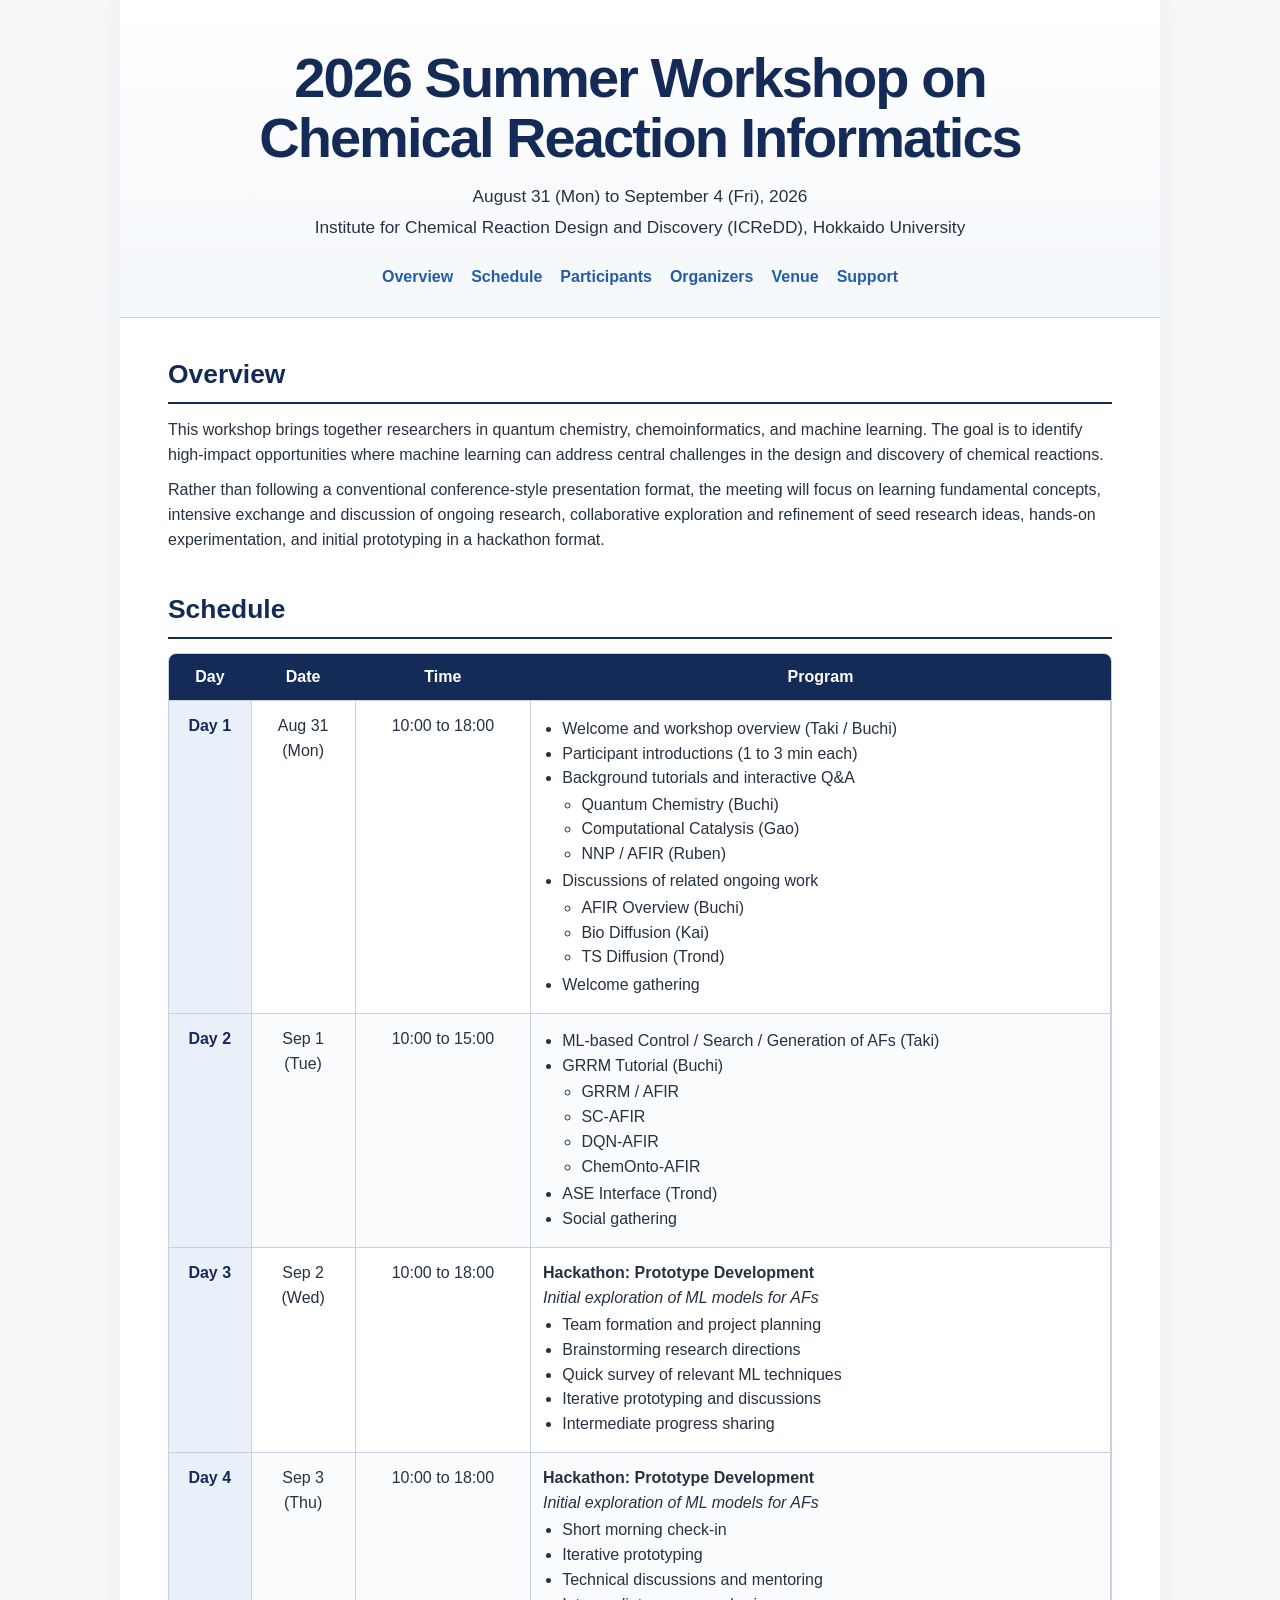
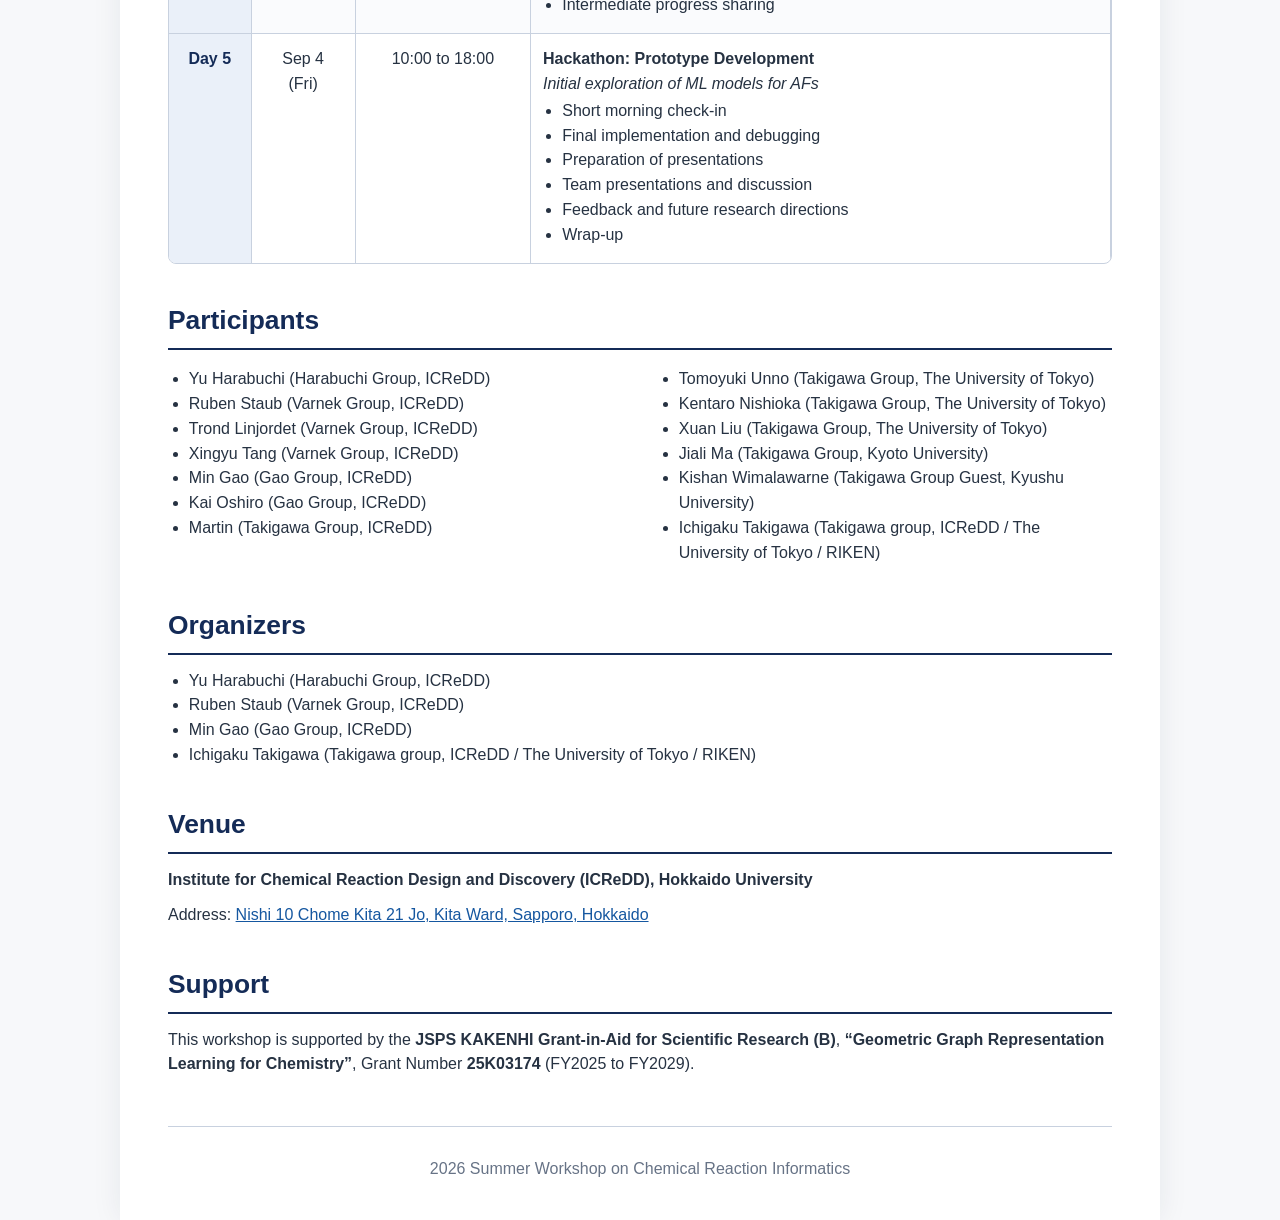
==== summer2026_sapporo/index.html @ 2adf564c "add summer2026_sapporo" ====
<!doctype html>
<html lang="en">
<head>
  <meta charset="utf-8">
  <meta name="viewport" content="width=device-width, initial-scale=1">
  <meta name="description" content="2026 Summer Workshop on Chemical Reaction Informatics at ICReDD, Hokkaido University">
  <title>2026 Summer Workshop on Chemical Reaction Informatics</title>
  <link rel="stylesheet" href="style.css">
</head>
<body>
  <div class="page">
    <header class="site-header">
      <h1>2026 Summer Workshop on<br>Chemical Reaction Informatics</h1>
      <p class="subtitle">August 31 (Mon) to September 4 (Fri), 2026</p>
      <p class="subtitle">Institute for Chemical Reaction Design and Discovery (ICReDD), Hokkaido University</p>
      <nav aria-label="Page sections">
        <a href="#overview">Overview</a>
        <a href="#schedule">Schedule</a>
        <a href="#participants">Participants</a>
        <a href="#organizers">Organizers</a>
        <a href="#venue">Venue</a>
        <a href="#support">Support</a>
      </nav>
    </header>

    <main>
      <figure class="hero">
      </figure>

      <section id="overview">
        <h2>Overview</h2>
        <p>This workshop brings together researchers in quantum chemistry, chemoinformatics, and machine learning. The goal is to identify high-impact opportunities where machine learning can address central challenges in the design and discovery of chemical reactions.</p>
        <p>Rather than following a conventional conference-style presentation format, the meeting will focus on learning fundamental concepts, intensive exchange and discussion of ongoing research, collaborative exploration and refinement of seed research ideas, hands-on experimentation, and initial prototyping in a hackathon format.</p>
      </section>

      <section id="schedule">
        <h2>Schedule</h2>
        <div class="table-wrap">
          <table class="schedule-table">
            <thead>
              <tr><th>Day</th><th>Date</th><th>Time</th><th>Program</th></tr>
            </thead>
            <tbody>
              <tr>
                <th scope="row">Day 1</th><td>Aug 31<br>(Mon)</td><td>10:00 to 18:00</td>
                <td><ul>
                  <li>Welcome and workshop overview (Taki / Buchi)</li>
                  <li>Participant introductions (1 to 3 min each)</li>
                  <li>Background tutorials and interactive Q&amp;A
                    <ul><li>Quantum Chemistry (Buchi)</li><li>Computational Catalysis (Gao)</li><li>NNP / AFIR (Ruben)</li></ul>
                  </li>
                  <li>Discussions of related ongoing work
                    <ul><li>AFIR Overview (Buchi)</li><li>Bio Diffusion (Kai)</li><li>TS Diffusion (Trond)</li></ul>
                  </li>
                  <li>Welcome gathering</li>
                </ul></td>
              </tr>
              <tr>
                <th scope="row">Day 2</th><td>Sep 1<br>(Tue)</td><td>10:00 to 15:00</td>
                <td><ul>
                  <li>ML-based Control / Search / Generation of AFs (Taki)</li>
                  <li>GRRM Tutorial (Buchi)
                    <ul><li>GRRM / AFIR</li><li>SC-AFIR</li><li>DQN-AFIR</li><li>ChemOnto-AFIR</li></ul>
                  </li>
                  <li>ASE Interface (Trond)</li>
                  <li>Social gathering</li>
                </ul></td>
              </tr>
              <tr>
                <th scope="row">Day 3</th><td>Sep 2<br>(Wed)</td><td>10:00 to 18:00</td>
                <td><strong>Hackathon: Prototype Development</strong><br><em>Initial exploration of ML models for AFs</em>
                  <ul><li>Team formation and project planning</li><li>Brainstorming research directions</li><li>Quick survey of relevant ML techniques</li><li>Iterative prototyping and discussions</li><li>Intermediate progress sharing</li></ul>
                </td>
              </tr>
              <tr>
                <th scope="row">Day 4</th><td>Sep 3<br>(Thu)</td><td>10:00 to 18:00</td>
                <td><strong>Hackathon: Prototype Development</strong><br><em>Initial exploration of ML models for AFs</em>
                  <ul><li>Short morning check-in</li><li>Iterative prototyping</li><li>Technical discussions and mentoring</li><li>Intermediate progress sharing</li></ul>
                </td>
              </tr>
              <tr>
                <th scope="row">Day 5</th><td>Sep 4<br>(Fri)</td><td>10:00 to 18:00</td>
                <td><strong>Hackathon: Prototype Development</strong><br><em>Initial exploration of ML models for AFs</em>
                  <ul><li>Short morning check-in</li><li>Final implementation and debugging</li><li>Preparation of presentations</li><li>Team presentations and discussion</li><li>Feedback and future research directions</li><li>Wrap-up</li></ul>
                </td>
              </tr>
            </tbody>
          </table>
        </div>
      </section>

      <section id="participants">
        <h2>Participants</h2>
        <div class="people-grid">
          <ul>
            <li>Yu Harabuchi (Harabuchi Group, ICReDD)</li>
            <li>Ruben Staub (Varnek Group, ICReDD)</li>
            <li>Trond Linjordet (Varnek Group, ICReDD)</li>
            <li>Xingyu Tang (Varnek Group, ICReDD)</li>
            <li>Min Gao (Gao Group, ICReDD)</li>
            <li>Kai Oshiro (Gao Group, ICReDD)</li>
            <li>Martin (Takigawa Group, ICReDD)</li>
          </ul>
          <ul>
            <li>Tomoyuki Unno (Takigawa Group, The University of Tokyo)</li>
            <li>Kentaro Nishioka (Takigawa Group, The University of Tokyo)</li>
            <li>Xuan Liu (Takigawa Group, The University of Tokyo)</li>
            <li>Jiali Ma (Takigawa Group, Kyoto University)</li>
            <li>Kishan Wimalawarne (Takigawa Group Guest, Kyushu University)</li>
            <li>Ichigaku Takigawa (Takigawa group, ICReDD / The University of Tokyo / RIKEN)</li>
          </ul>
        </div>
      </section>

      <section id="organizers">
        <h2>Organizers</h2>
        <ul>
          <li>Yu Harabuchi (Harabuchi Group, ICReDD)</li>
          <li>Ruben Staub (Varnek Group, ICReDD)</li>
          <li>Min Gao (Gao Group, ICReDD)</li>
          <li>Ichigaku Takigawa (Takigawa group, ICReDD / The University of Tokyo / RIKEN)</li>
        </ul>
      </section>

      <section id="venue">
        <h2>Venue</h2>
        <p><strong>Institute for Chemical Reaction Design and Discovery (ICReDD), Hokkaido University</strong></p>
        <p>Address: <a href="https://maps.app.goo.gl/ahVHVXNspY7fU6GT7" target="_blank" rel="noopener noreferrer">Nishi 10 Chome Kita 21 Jo, Kita Ward, Sapporo, Hokkaido</a></p>
      </section>

      <section id="support">
        <h2>Support</h2>
        <p>This workshop is supported by the <strong>JSPS KAKENHI Grant-in-Aid for Scientific Research (B)</strong>, <strong>“Geometric Graph Representation Learning for Chemistry”</strong>, Grant Number <strong>25K03174</strong> (FY2025 to FY2029).</p>
      </section>
    </main>

    <footer>
      <p>2026 Summer Workshop on Chemical Reaction Informatics</p>
    </footer>
  </div>
</body>
</html>
---- summer2026_sapporo/style.css ----
:root { --navy:#142b57; --blue:#225ea8; --line:#c8d1df; --soft:#f4f7fb; --text:#263242; }
* { box-sizing: border-box; }
html { scroll-behavior: smooth; }
body { margin:0; background:#f7f8fa; color:var(--text); font-family:-apple-system,BlinkMacSystemFont,"Segoe UI",Roboto,Arial,sans-serif; line-height:1.55; }
.page { max-width:1040px; margin:0 auto; background:#fff; box-shadow:0 0 28px rgba(25,40,65,.08); }
.site-header { padding:48px 48px 28px; text-align:center; background:linear-gradient(180deg,#fff,#f4f7fb); border-bottom:1px solid var(--line); }
h1 { margin:0 0 14px; color:var(--navy); font-size:clamp(2rem,5vw,3.5rem); line-height:1.08; letter-spacing:-.035em; }
.subtitle { margin:.25rem 0; font-size:1.08rem; }
nav { margin-top:24px; display:flex; flex-wrap:wrap; justify-content:center; gap:8px 18px; }
nav a { color:var(--blue); font-weight:650; text-decoration:none; }
nav a:hover { text-decoration:underline; }
main { padding:0 48px 38px; }
.hero { margin:32px 0 24px; }
.hero img { display:block; width:100%; height:auto; border-radius:10px; border:1px solid #dce3ed; }
section { margin-top:36px; }
h2 { color:var(--navy); font-size:1.65rem; margin:0 0 14px; padding-bottom:7px; border-bottom:2px solid var(--navy); }
p { margin:.65rem 0; }
.table-wrap { overflow-x:auto; border:1px solid var(--line); border-radius:8px; }
table { width:100%; border-collapse:collapse; min-width:760px; }
thead th { background:var(--navy); color:#fff; text-align:center; padding:11px 10px; }
tbody th, tbody td { border-top:1px solid var(--line); border-right:1px solid var(--line); padding:13px 12px; vertical-align:top; }
tbody th { width:82px; text-align:center; background:#eaf0f9; color:var(--navy); }
tbody td:nth-child(2), tbody td:nth-child(3) { text-align:center; white-space:nowrap; }
tbody tr:nth-child(even) td { background:#fafbfd; }
td ul { margin:.15rem 0 .15rem 1.2rem; padding:0; }
td ul ul { margin-top:.1rem; }
.people-grid { display:grid; grid-template-columns:1fr 1fr; gap:10px 36px; }
.people-grid ul, #organizers ul { margin:.2rem 0; padding-left:1.3rem; }
a { color:#1557a0; }
footer { margin:0 48px; padding:20px 0 28px; text-align:center; color:#677386; border-top:1px solid var(--line); }
@media (max-width:720px) { .site-header, main { padding-left:22px; padding-right:22px; } .people-grid { grid-template-columns:1fr; gap:0; } footer { margin-left:22px; margin-right:22px; } }
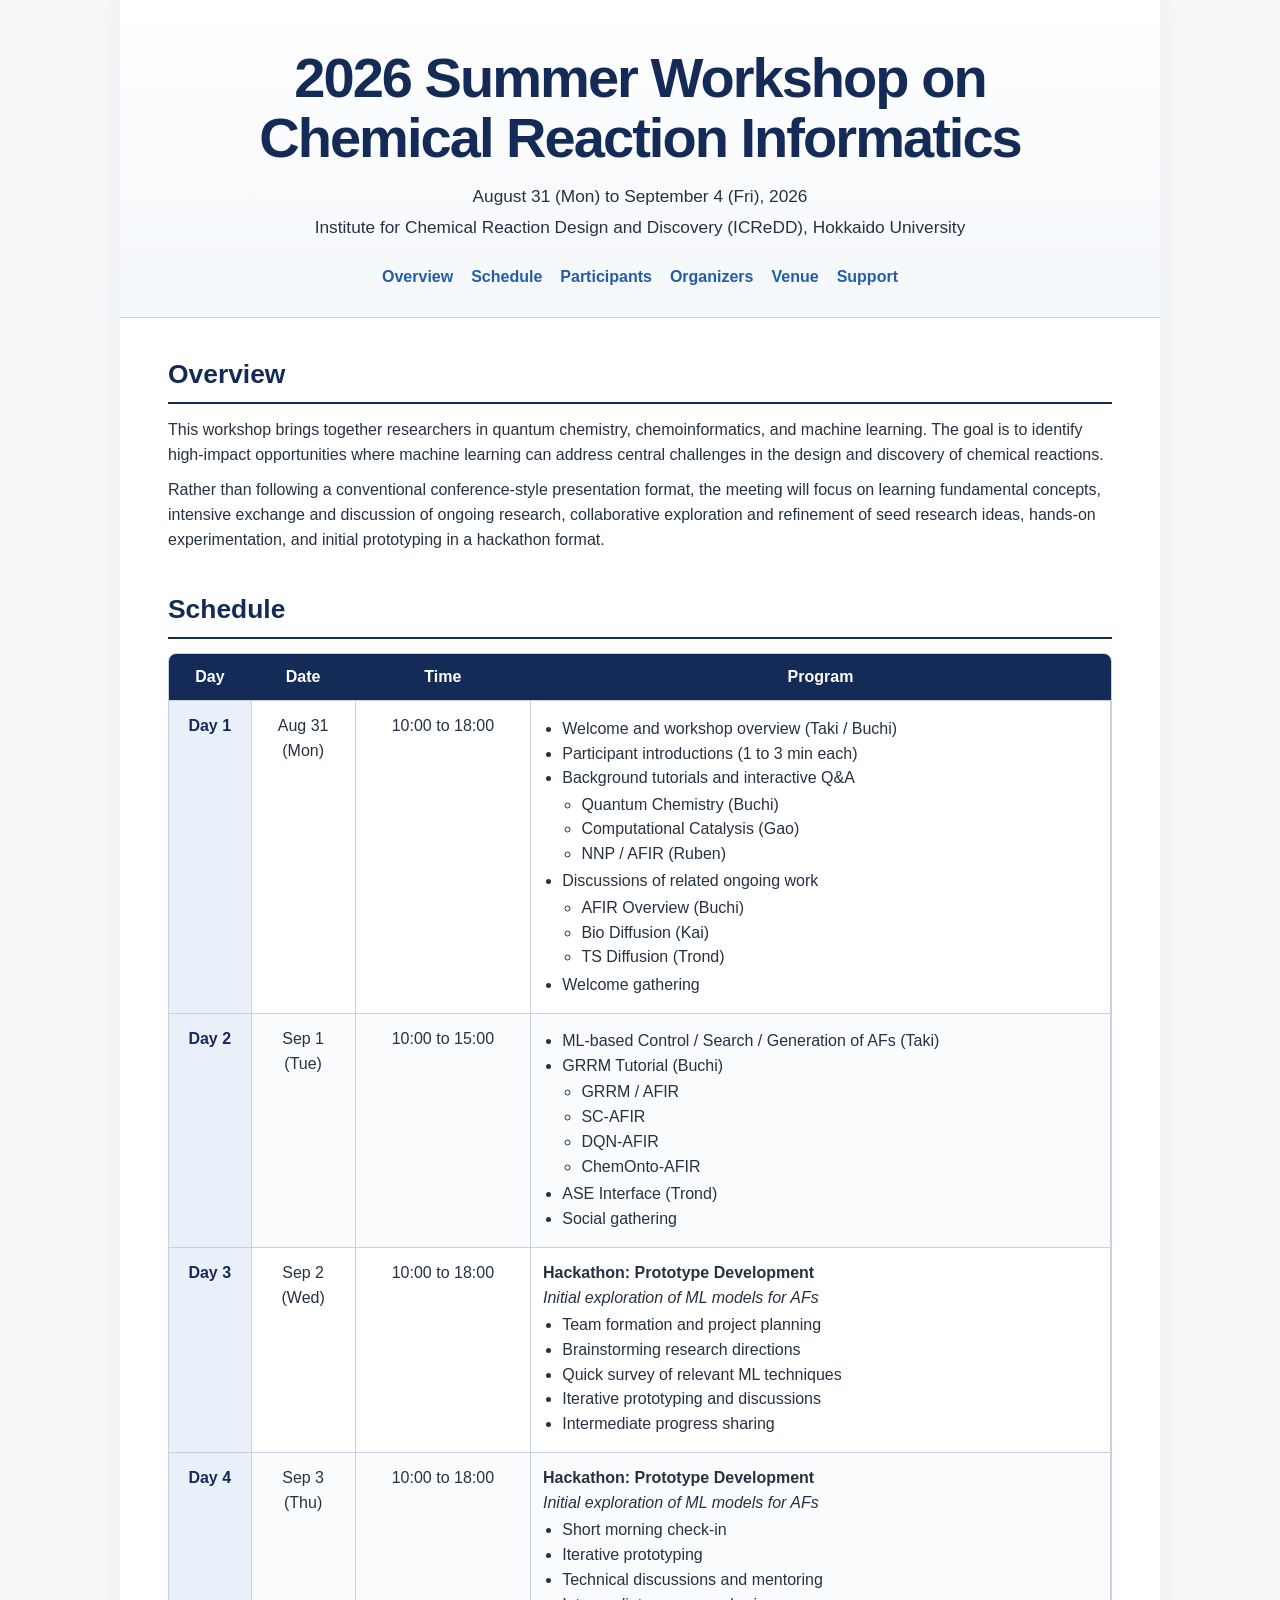
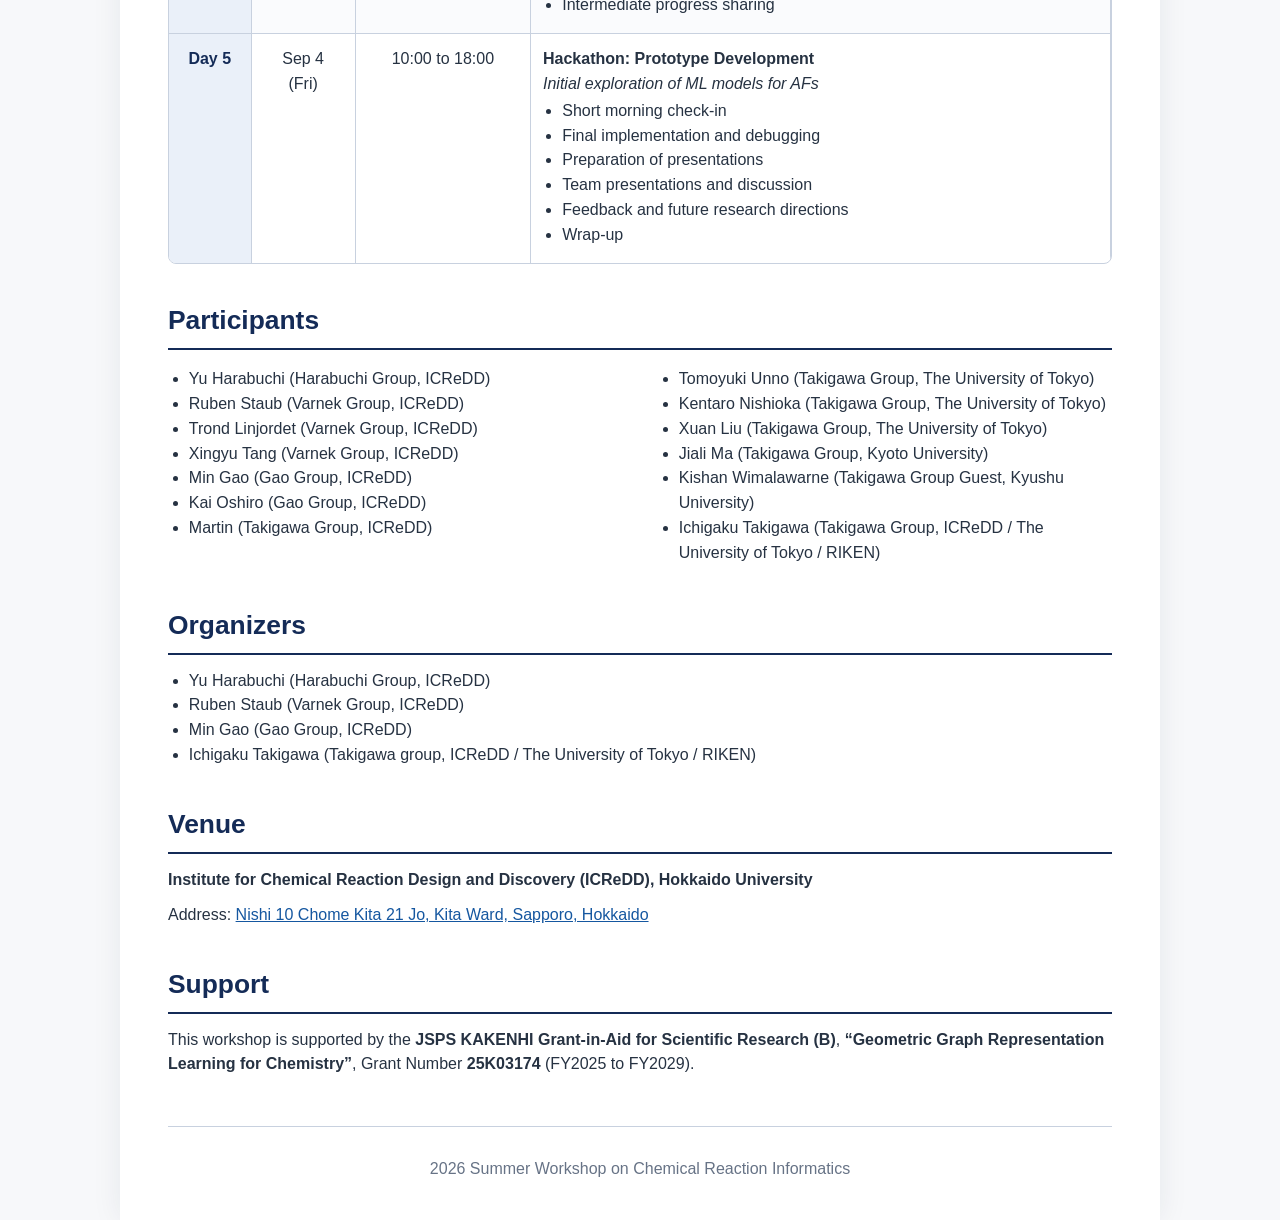
==== commit e6e8ecda: "update" ====
--- a/summer2026_sapporo/index.html
+++ b/summer2026_sapporo/index.html
@@ -107,7 +107,7 @@
             <li>Xuan Liu (Takigawa Group, The University of Tokyo)</li>
             <li>Jiali Ma (Takigawa Group, Kyoto University)</li>
             <li>Kishan Wimalawarne (Takigawa Group Guest, Kyushu University)</li>
-            <li>Ichigaku Takigawa (Takigawa group, ICReDD / The University of Tokyo / RIKEN)</li>
+            <li>Ichigaku Takigawa (Takigawa Group, ICReDD / The University of Tokyo / RIKEN)</li>
           </ul>
         </div>
       </section>
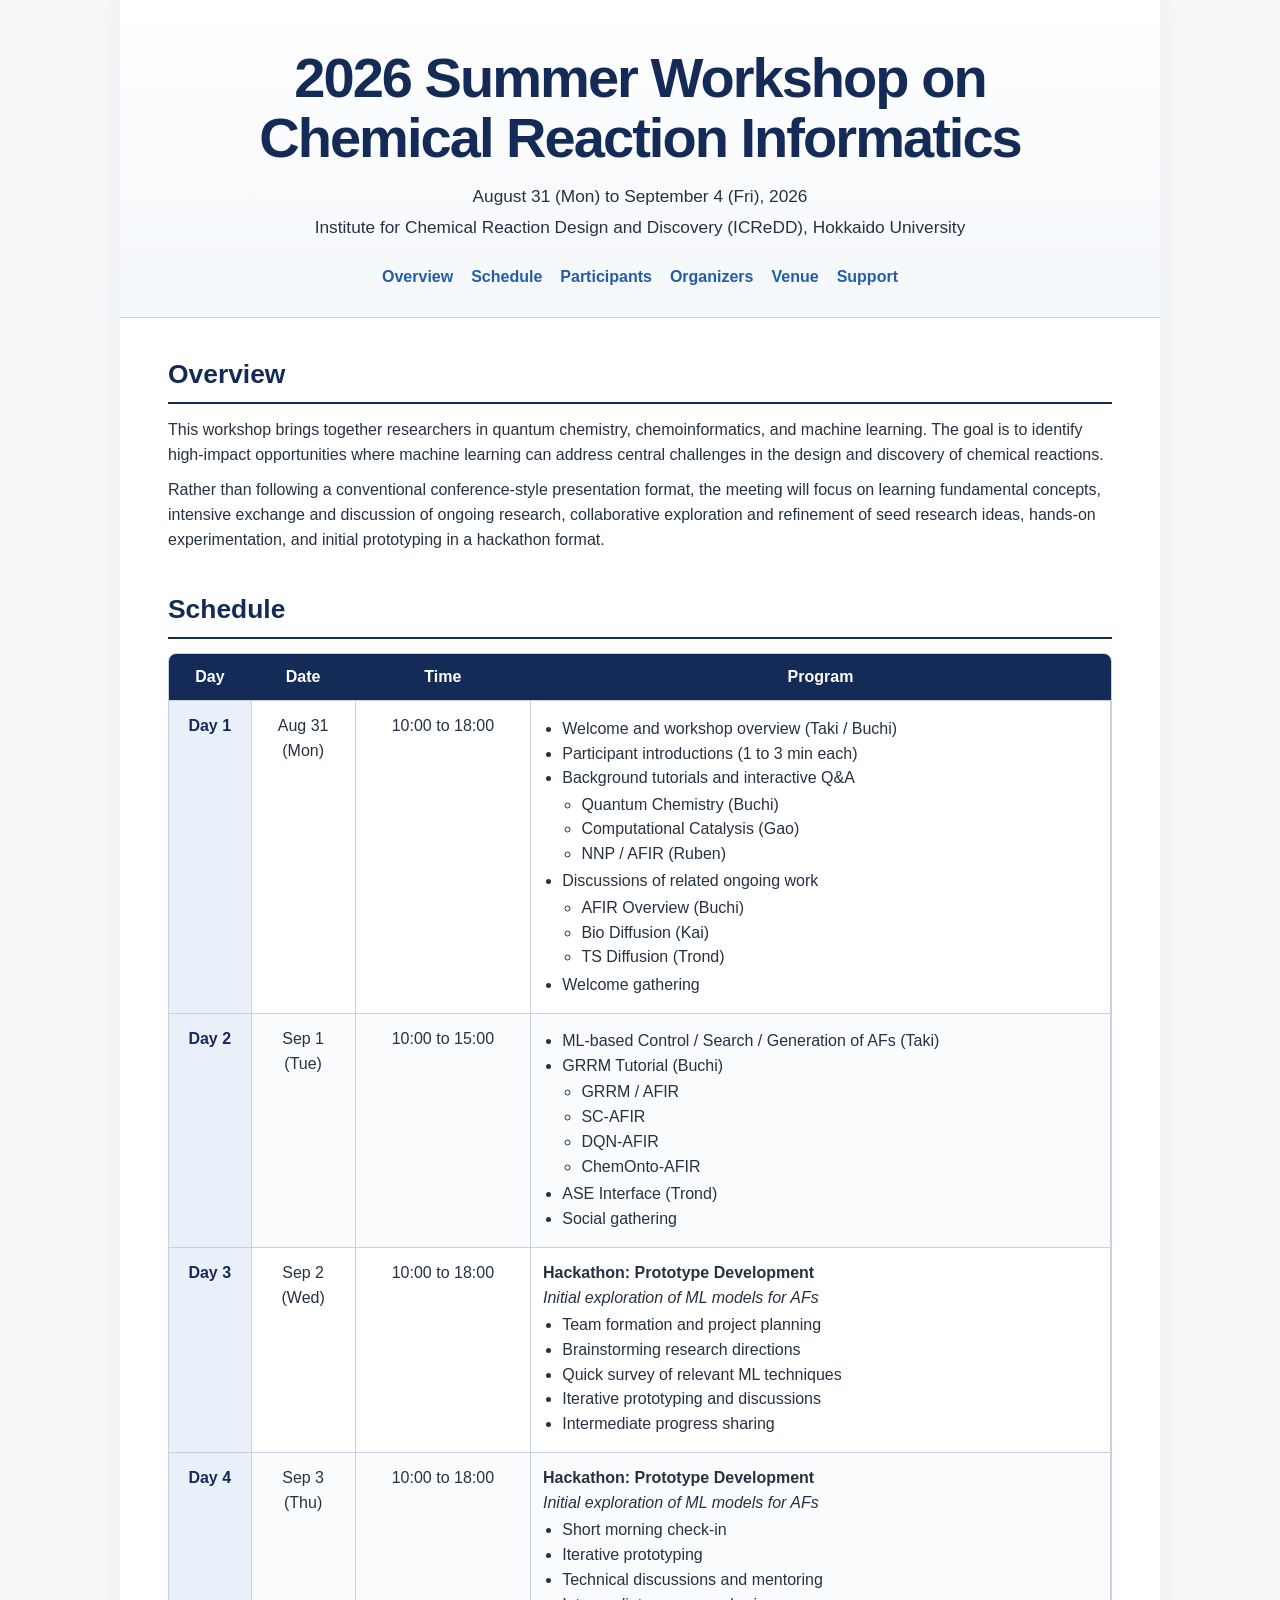
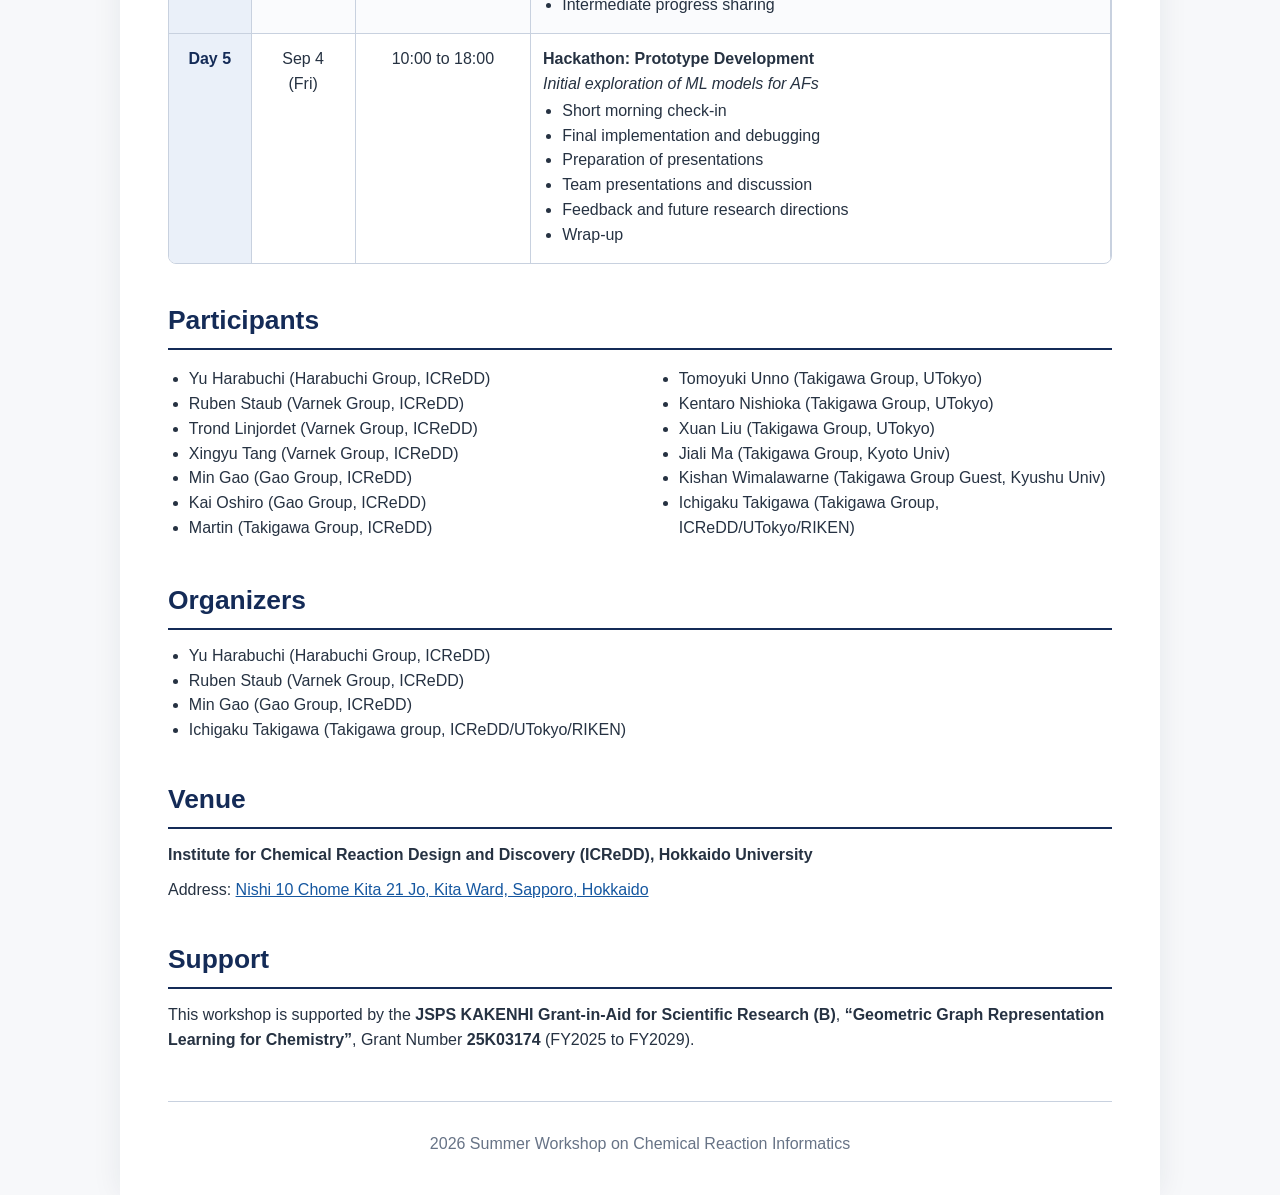
==== commit 6dd6ce3e: "update" ====
--- a/summer2026_sapporo/index.html
+++ b/summer2026_sapporo/index.html
@@ -102,12 +102,12 @@
             <li>Martin (Takigawa Group, ICReDD)</li>
           </ul>
           <ul>
-            <li>Tomoyuki Unno (Takigawa Group, The University of Tokyo)</li>
-            <li>Kentaro Nishioka (Takigawa Group, The University of Tokyo)</li>
-            <li>Xuan Liu (Takigawa Group, The University of Tokyo)</li>
-            <li>Jiali Ma (Takigawa Group, Kyoto University)</li>
-            <li>Kishan Wimalawarne (Takigawa Group Guest, Kyushu University)</li>
-            <li>Ichigaku Takigawa (Takigawa Group, ICReDD / The University of Tokyo / RIKEN)</li>
+            <li>Tomoyuki Unno (Takigawa Group, UTokyo)</li>
+            <li>Kentaro Nishioka (Takigawa Group, UTokyo)</li>
+            <li>Xuan Liu (Takigawa Group, UTokyo)</li>
+            <li>Jiali Ma (Takigawa Group, Kyoto Univ)</li>
+            <li>Kishan Wimalawarne (Takigawa Group Guest, Kyushu Univ)</li>
+            <li>Ichigaku Takigawa (Takigawa Group, ICReDD/UTokyo/RIKEN)</li>
           </ul>
         </div>
       </section>
@@ -118,7 +118,7 @@
           <li>Yu Harabuchi (Harabuchi Group, ICReDD)</li>
           <li>Ruben Staub (Varnek Group, ICReDD)</li>
           <li>Min Gao (Gao Group, ICReDD)</li>
-          <li>Ichigaku Takigawa (Takigawa group, ICReDD / The University of Tokyo / RIKEN)</li>
+          <li>Ichigaku Takigawa (Takigawa group, ICReDD/UTokyo/RIKEN)</li>
         </ul>
       </section>
 
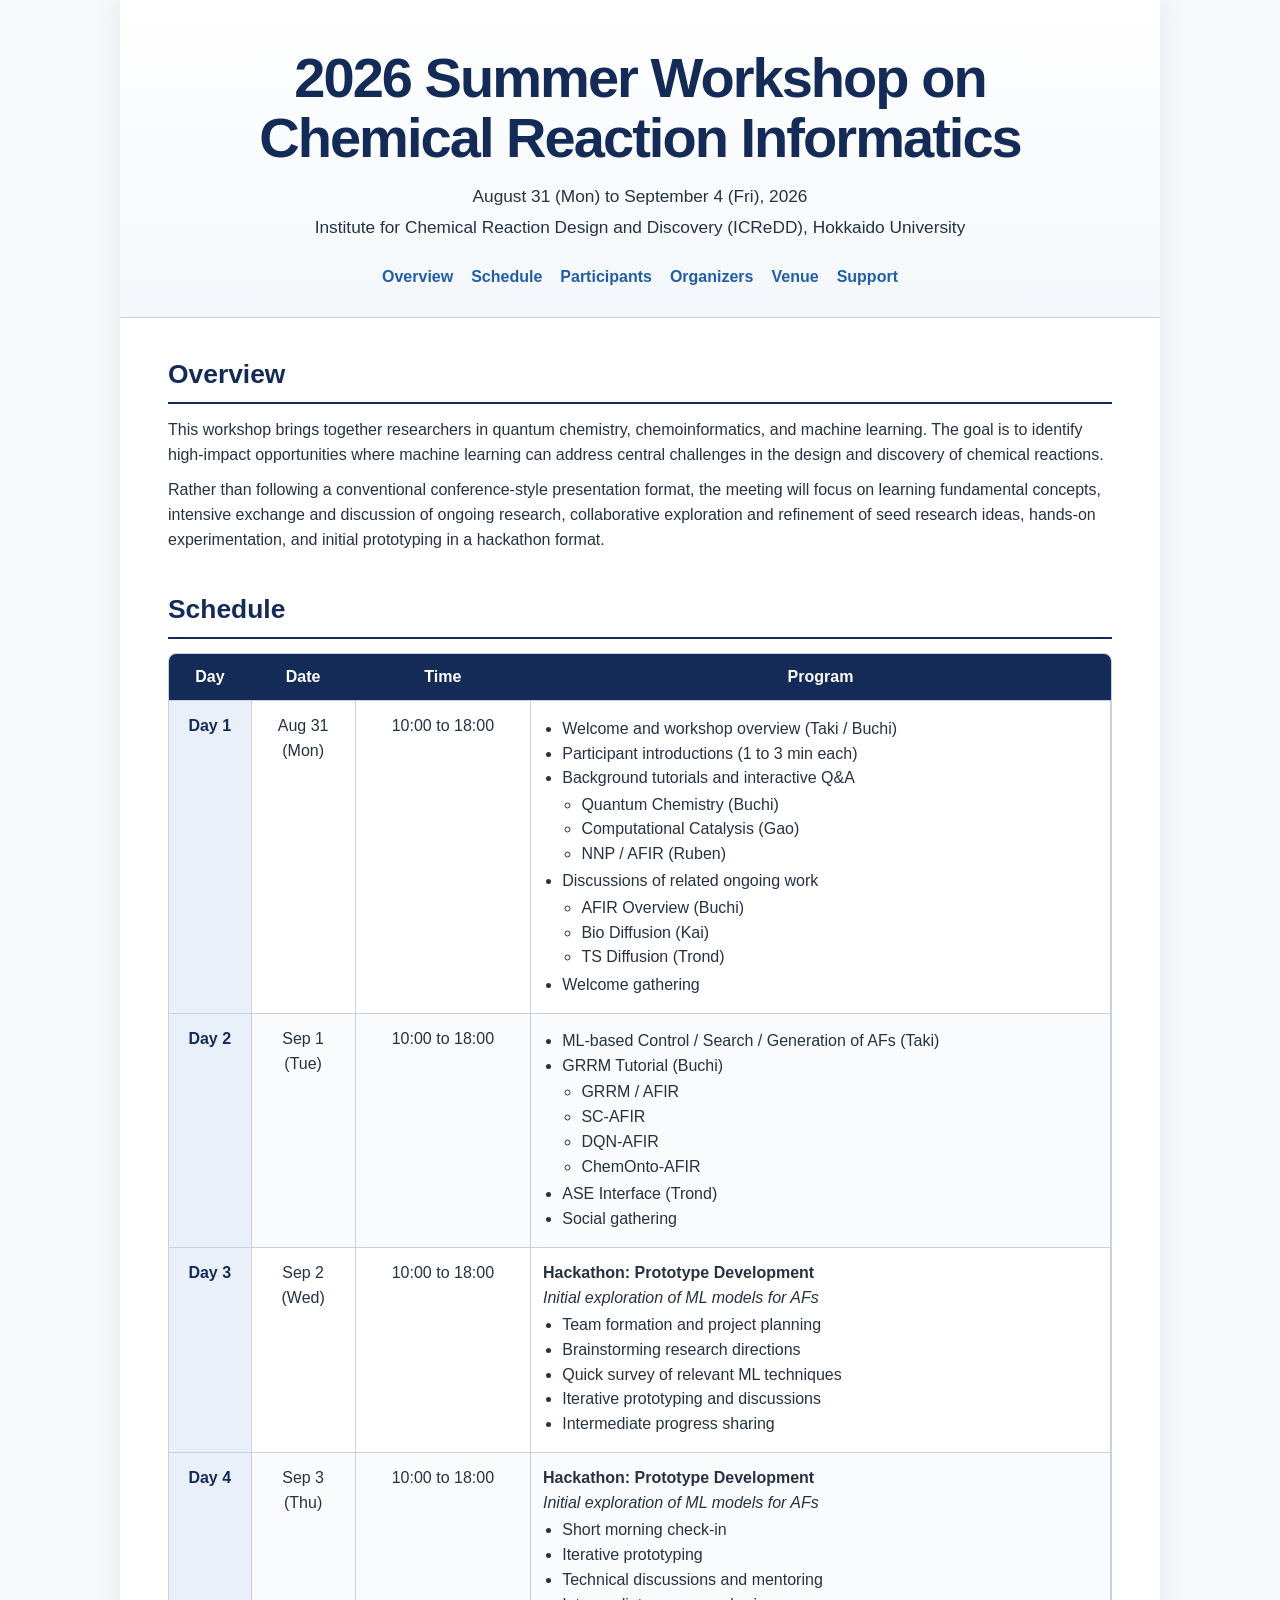
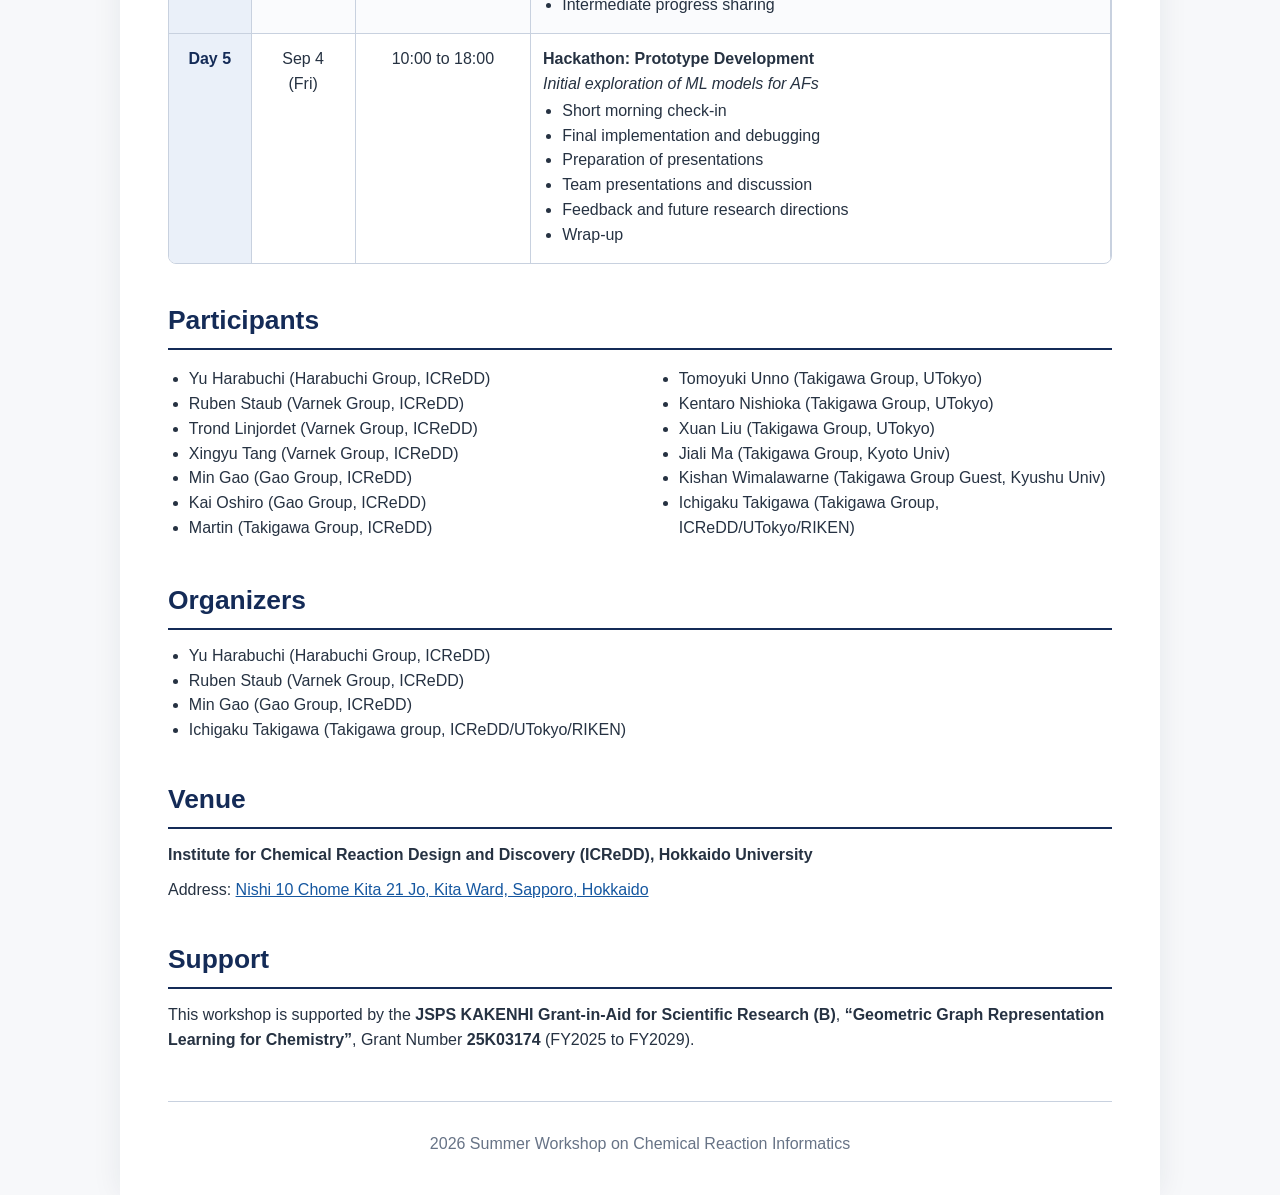
==== commit ee80ad19: "update" ====
--- a/summer2026_sapporo/index.html
+++ b/summer2026_sapporo/index.html
@@ -56,7 +56,7 @@
                 </ul></td>
               </tr>
               <tr>
-                <th scope="row">Day 2</th><td>Sep 1<br>(Tue)</td><td>10:00 to 15:00</td>
+                <th scope="row">Day 2</th><td>Sep 1<br>(Tue)</td><td>10:00 to 18:00</td>
                 <td><ul>
                   <li>ML-based Control / Search / Generation of AFs (Taki)</li>
                   <li>GRRM Tutorial (Buchi)
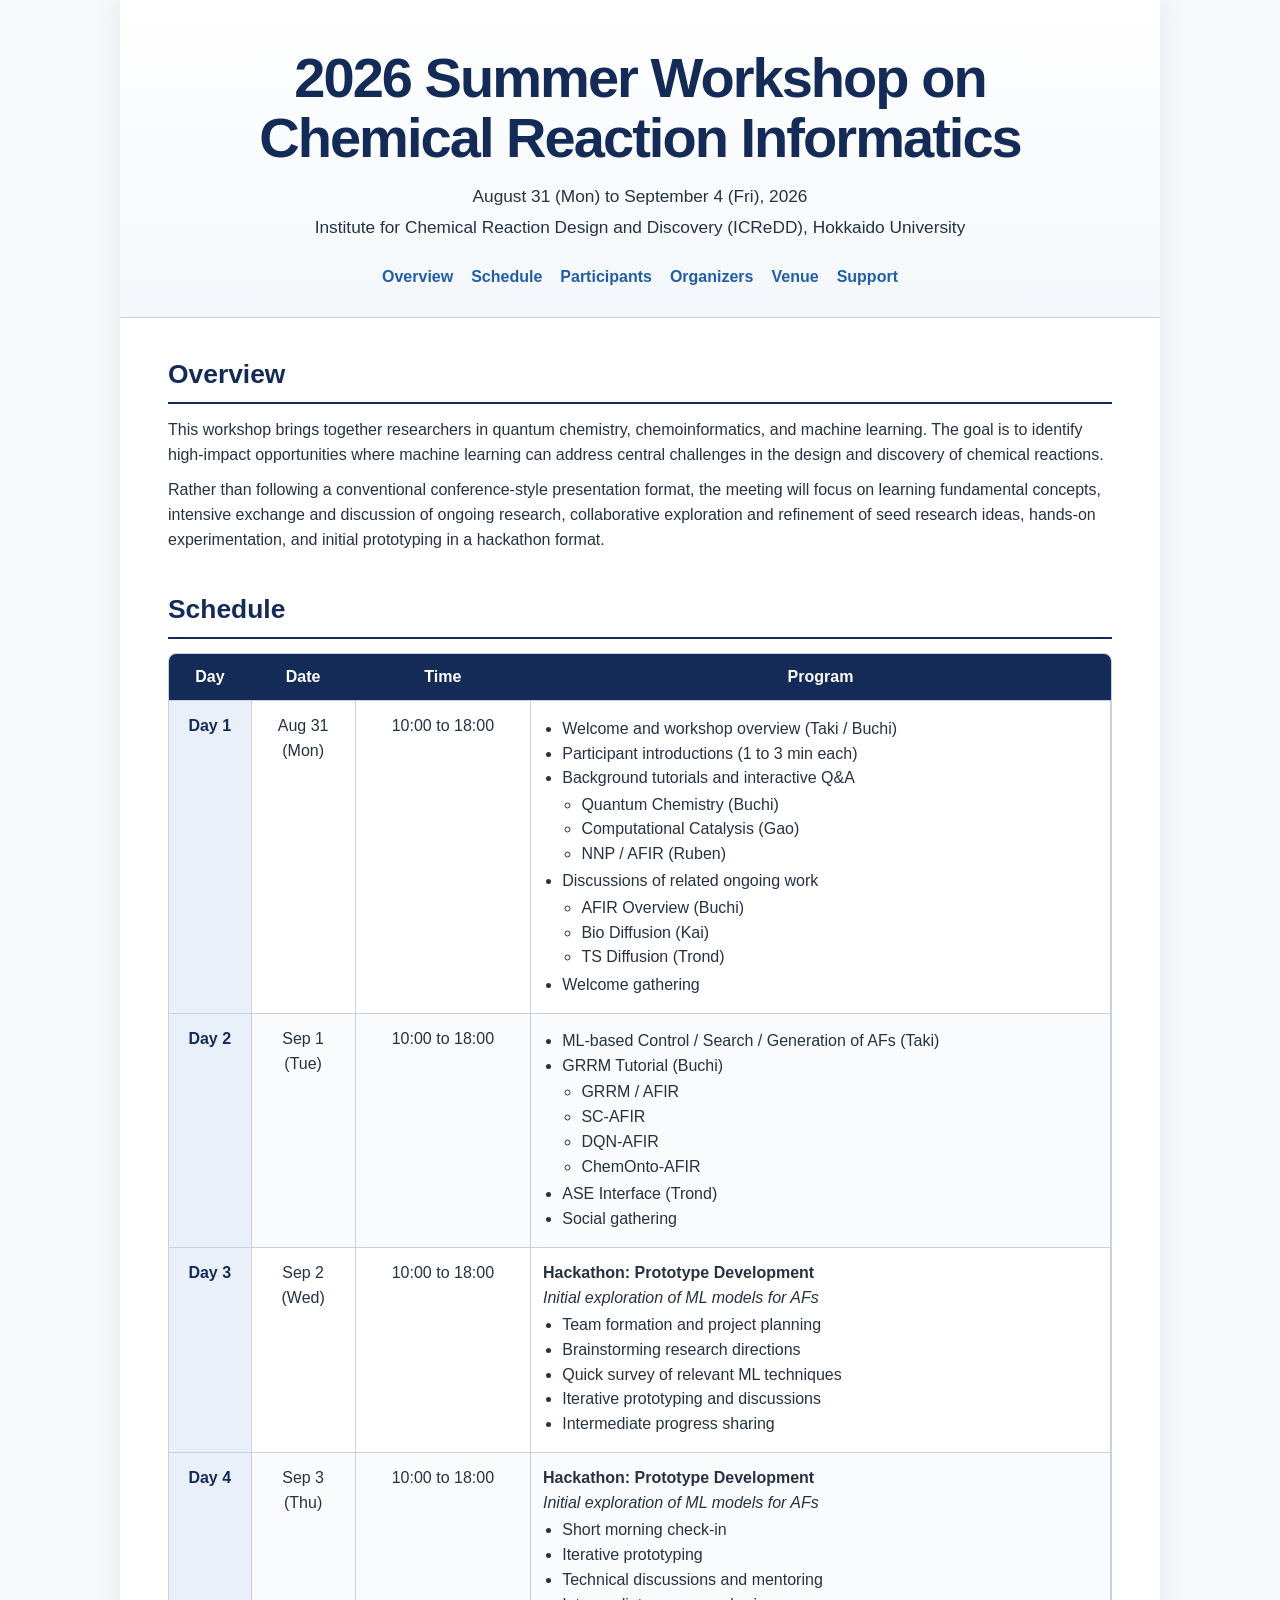
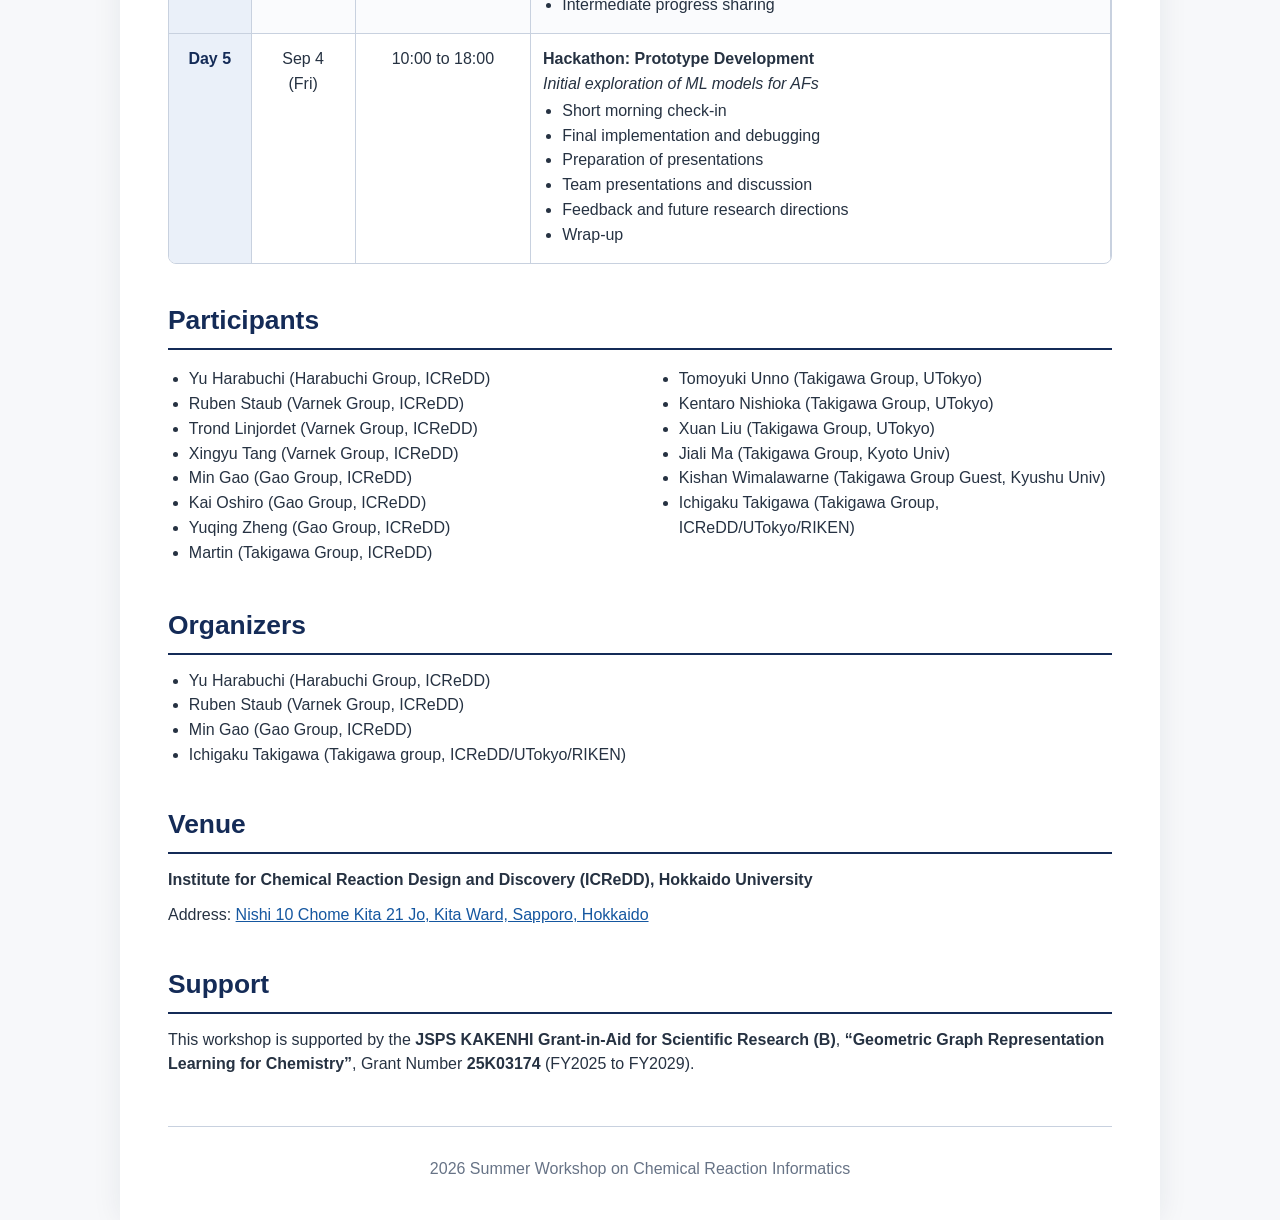
==== commit f2e4bdb0: "Add Yuqing Zheng to Sapporo workshop participants" ====
--- a/summer2026_sapporo/index.html
+++ b/summer2026_sapporo/index.html
@@ -99,6 +99,7 @@
             <li>Xingyu Tang (Varnek Group, ICReDD)</li>
             <li>Min Gao (Gao Group, ICReDD)</li>
             <li>Kai Oshiro (Gao Group, ICReDD)</li>
+            <li>Yuqing Zheng (Gao Group, ICReDD)</li>
             <li>Martin (Takigawa Group, ICReDD)</li>
           </ul>
           <ul>
